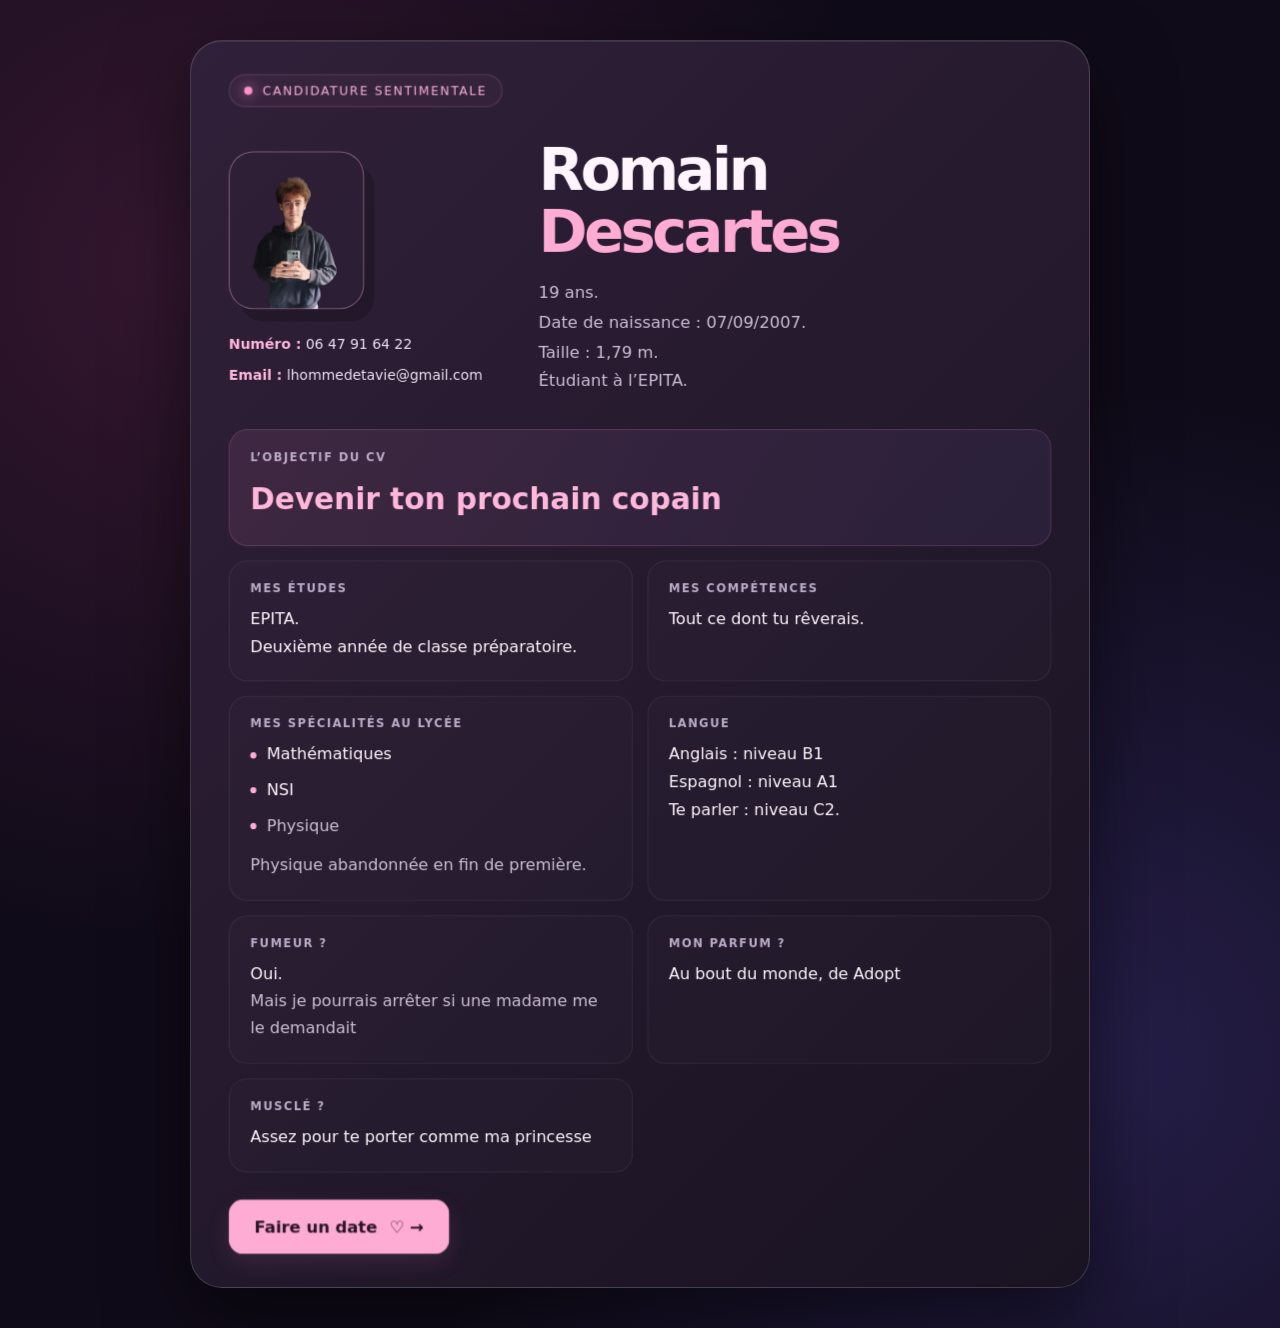
==== index.html @ 8694a269 "add new files" ====
<!DOCTYPE html>
<html lang="fr">
<head>
  <meta charset="UTF-8">
  <meta name="viewport" content="width=device-width, initial-scale=1">
  <meta name="theme-color" content="#100b19">
  <title>Romain Descartes — Ton prochain copain</title>

  <style>
    * { box-sizing: border-box; }

    :root {
      color-scheme: dark;
      font-family: system-ui, sans-serif;
      color: #fff5fc;
      background: #100b19;
    }

    body {
      margin: 0;
      min-height: 100svh;
      display: grid;
      place-items: center;
      padding: 40px 20px;
      background:
        radial-gradient(ellipse at 15% 20%, #a43a7540, transparent 45%),
        radial-gradient(ellipse at 85% 80%, #6659db40, transparent 45%),
        #100b19;
    }

    .scene {
      width: min(100%, 900px);
      perspective: 1400px;
    }

    .card {
      padding: clamp(24px, 5vw, 48px);
      border: 1px solid #ffffff25;
      border-radius: 32px;
      background: linear-gradient(135deg, #302039, #191322);
      box-shadow: 0 30px 80px #0008, inset 0 1px #ffffff15;
      transform-style: preserve-3d;
      transform: rotateX(var(--rx, 0deg)) rotateY(var(--ry, 0deg));
      transition: transform .18s ease-out;
    }

    .badge, .profile, .grid, footer {
      transform: translateZ(35px);
    }

    .badge {
      display: inline-flex;
      align-items: center;
      gap: 10px;
      padding: 8px 14px;
      border: 1px solid #ff9ccf35;
      border-radius: 50px;
      color: #ffb7dc;
      background: #ff8ecb0a;
      font-size: .75rem;
      letter-spacing: .13em;
      text-transform: uppercase;
    }

    .badge::before {
      content: "";
      width: 8px;
      height: 8px;
      flex-shrink: 0;
      border-radius: 50%;
      background: #ff91c9;
      box-shadow: 0 0 15px #ff91c9;
    }

    .profile {
      display: flex;
      align-items: center;
      gap: 32px;
      margin: 32px 0;
    }

    .identity {
      width: min(100%, 270px);
      flex-shrink: 0;
    }

    .photo {
      width: 132px;
      height: 154px;
      border: 1px solid #ffb7dc60;
      border-radius: 24px;
      background: url("pdp1.png") center / cover no-repeat;
      box-shadow: 10px 12px 0 #0003;
    }

    .contact {
      display: grid;
      gap: 10px;
      margin-top: 24px;
      font-style: normal;
      font-size: .85rem;
      line-height: 1.5;
    }

    .contact p { margin: 0; }

    .contact strong {
      color: #ffb7dc;
      font-weight: 600;
    }

    .contact a {
      color: #eee3f5;
      text-decoration: none;
      overflow-wrap: anywhere;
    }

    .contact a:hover { text-decoration: underline; }

    h1 {
      margin: 0 0 14px;
      font-size: clamp(2rem, 5vw, 3.6rem);
      line-height: 1.05;
      letter-spacing: -.06em;
    }

    h1 span { color: #ffacd5; }

    .subtitle {
      margin: 0;
      color: #cbbfd7;
      line-height: 1.8;
    }

    .grid {
      display: grid;
      grid-template-columns: repeat(2, minmax(0, 1fr));
      gap: 14px;
    }

    .item {
      padding: 20px;
      border: 1px solid #ffffff12;
      border-radius: 18px;
      background: #ffffff04;
    }

    .item h2 {
      margin: 0 0 10px;
      color: #baabc7;
      font-size: .7rem;
      font-weight: 600;
      letter-spacing: .13em;
      text-transform: uppercase;
    }

    .item p {
      margin: 0;
      font-size: .98rem;
      line-height: 1.7;
      overflow-wrap: anywhere;
    }

    .item ul {
      display: grid;
      gap: 8px;
      margin: 0 0 12px;
      padding: 0;
      list-style: none;
    }

    .item li {
      display: flex;
      align-items: center;
      gap: 10px;
      font-size: .98rem;
      line-height: 1.7;
    }

    .item li::before {
      content: "";
      width: 6px;
      height: 6px;
      flex-shrink: 0;
      border-radius: 50%;
      background: #ffacd5;
    }

    .item li:last-child {
      color: #cbbfd7;
    }

    .detail { color: #cbbfd7; }

    .objective {
      grid-column: 1 / -1;
      background: linear-gradient(110deg, #ff91c918, #9b8cff12);
      border-color: #ff91c930;
    }

    .objective p {
      color: #ffb7dc;
      font-size: clamp(1.3rem, 4vw, 1.8rem);
      font-weight: 700;
    }

    footer { margin-top: 26px; }

    .date-button {
      display: inline-flex;
      justify-content: center;
      align-items: center;
      gap: 12px;
      padding: 16px 24px;
      border: 1px solid transparent;
      border-radius: 14px;
      color: #271226;
      background: #ffacd5;
      font-size: 1rem;
      font-weight: 700;
      text-decoration: none;
      box-shadow: 0 8px 24px #ff91c920;
      transition: background .2s, transform .2s;
    }

    .date-button:hover {
      transform: translateY(-3px);
      background: #ffc7e3;
    }

    a:focus-visible {
      outline: 3px solid #ffb7dc;
      outline-offset: 4px;
    }

    @media (max-width: 620px) {
      body { padding: 24px 14px; }
      .profile { flex-direction: column; text-align: center; }
      .photo { margin-inline: auto; }
      .grid { grid-template-columns: 1fr; }
      .date-button { width: 100%; }
    }

    @media (prefers-reduced-motion: reduce) {
      .card { transform: none; }
      .card, .date-button { transition: none; }
      .date-button:hover { transform: none; }
    }
  </style>
</head>
<body>
  <main class="scene">
    <article class="card" aria-labelledby="name">
      <div class="badge">Candidature sentimentale</div>

      <header class="profile">
        <div class="identity">
          <div class="photo" role="img" aria-label="Photo de Romain Descartes"></div>

          <address class="contact">
            <p>
              <strong>Numéro :</strong>
              <a href="tel:+33647916422">06 47 91 64 22</a>
            </p>
            <p>
              <strong>Email :</strong>
              <a href="mailto:lhommedetavie@gmail.com">lhommedetavie@gmail.com</a>
            </p>
          </address>
        </div>

        <div>
          <h1 id="name">Romain<br><span>Descartes</span></h1>
          <p class="subtitle">
            19 ans.<br>
            Date de naissance :
            <time datetime="2007-09-07">07/09/2007</time>.<br>
            Taille : 1,79 m.<br>
            Étudiant à l’EPITA.
          </p>
        </div>
      </header>

      <section class="grid" aria-label="Mon CV">
        <div class="item objective">
          <h2>L’objectif du CV</h2>
          <p>Devenir ton prochain copain</p>
        </div>

        <div class="item">
          <h2>Mes études</h2>
          <p>
            EPITA.<br>
            Deuxième année de classe préparatoire.
          </p>
        </div>

        <div class="item">
          <h2>Mes compétences</h2>
          <p>Tout ce dont tu rêverais.</p>
        </div>

        <div class="item">
          <h2>Mes spécialités au lycée</h2>
          <ul>
            <li>Mathématiques</li>
            <li>NSI</li>
            <li>Physique</li>
          </ul>
          <p class="detail">Physique abandonnée en fin de première.</p>
        </div>

        <div class="item">
          <h2>Langue</h2>
          <p>Anglais : niveau B1</p>
          <p>Espagnol : niveau A1</p>
          <p>Te parler : niveau C2.</p>
        </div>

        <div class="item">
          <h2>Fumeur ?</h2>
          <p>
            Oui.<br>
            <span class="detail">
              Mais je pourrais arrêter si une madame me le demandait
            </span>
          </p>
        </div>

        <div class="item">
          <h2>Mon parfum ?</h2>
          <p>Au bout du monde, de Adopt</p>
        </div>

        <div class="item">
          <h2>Musclé ?</h2>
          <p>Assez pour te porter comme ma princesse</p>
        </div>
      </section>

      <footer>
        <a class="date-button" href="Date/index.html">
          Faire un date <span aria-hidden="true">♡ →</span>
        </a>
      </footer>
    </article>
  </main>

  <script>
    const scene = document.querySelector(".scene");
    const card = document.querySelector(".card");
    const motion = matchMedia("(prefers-reduced-motion: reduce)");

    let frame = 0;
    let pointerX = 0;
    let pointerY = 0;
    let bounds;

    scene.addEventListener("pointerenter", () => {
      bounds = scene.getBoundingClientRect();
    });

    scene.addEventListener("pointermove", event => {
      if (motion.matches || event.pointerType !== "mouse") return;

      pointerX = event.clientX;
      pointerY = event.clientY;

      if (frame) return;

      frame = requestAnimationFrame(() => {
        const rect = bounds || (bounds = scene.getBoundingClientRect());
        const x = (pointerX - rect.left) / rect.width - .5;
        const y = (pointerY - rect.top) / rect.height - .5;

        card.style.setProperty("--rx", `${-y * 10}deg`);
        card.style.setProperty("--ry", `${x * 10}deg`);
        frame = 0;
      });
    });

    scene.addEventListener("pointerleave", () => {
      cancelAnimationFrame(frame);
      frame = 0;
      card.style.removeProperty("--rx");
      card.style.removeProperty("--ry");
    });

    window.addEventListener("resize", () => {
      bounds = null;
    });

    window.addEventListener("scroll", () => {
      bounds = null;
    }, { passive: true });
  </script>
</body>
</html>
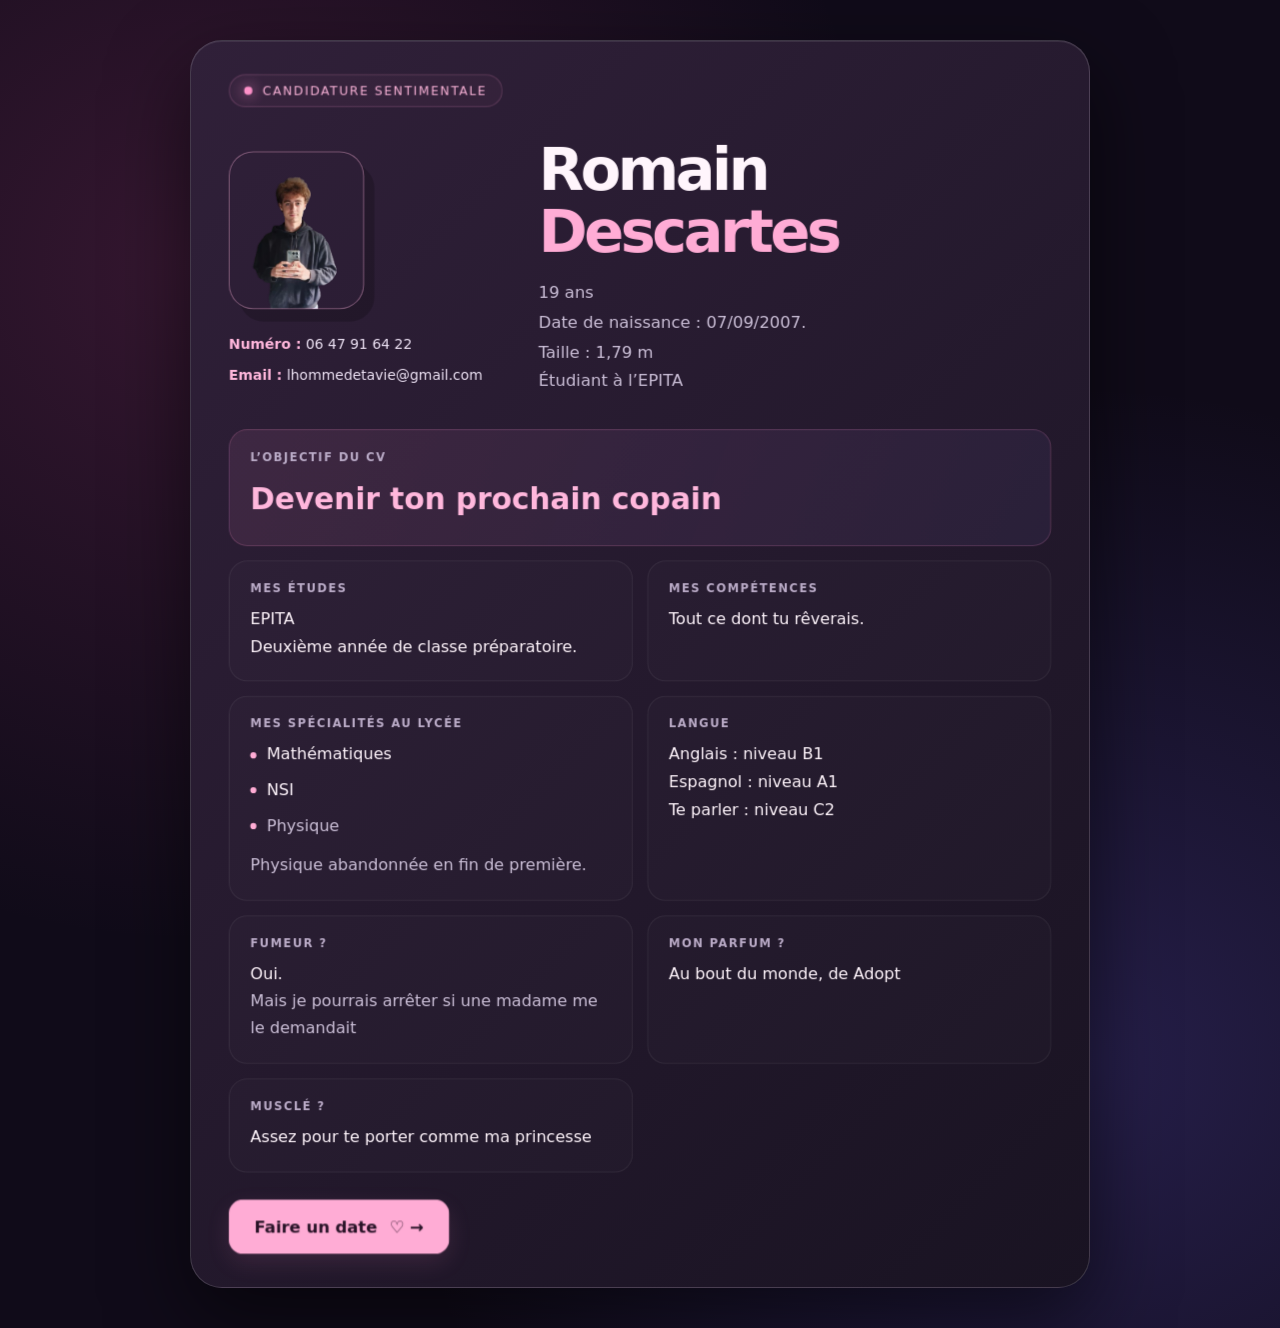
==== commit 3f70c20e: "Update index.html" ====
--- a/index.html
+++ b/index.html
@@ -272,11 +272,11 @@
         <div>
           <h1 id="name">Romain<br><span>Descartes</span></h1>
           <p class="subtitle">
-            19 ans.<br>
+            19 ans<br>
             Date de naissance :
             <time datetime="2007-09-07">07/09/2007</time>.<br>
-            Taille : 1,79 m.<br>
-            Étudiant à l’EPITA.
+            Taille : 1,79 m<br>
+            Étudiant à l’EPITA
           </p>
         </div>
       </header>
@@ -290,7 +290,7 @@
         <div class="item">
           <h2>Mes études</h2>
           <p>
-            EPITA.<br>
+            EPITA<br>
             Deuxième année de classe préparatoire.
           </p>
         </div>
@@ -314,7 +314,7 @@
           <h2>Langue</h2>
           <p>Anglais : niveau B1</p>
           <p>Espagnol : niveau A1</p>
-          <p>Te parler : niveau C2.</p>
+          <p>Te parler : niveau C2</p>
         </div>
 
         <div class="item">
@@ -339,7 +339,7 @@
       </section>
 
       <footer>
-        <a class="date-button" href="Date/index.html">
+        <a class="date-button" href="date/index.html">
           Faire un date <span aria-hidden="true">♡ →</span>
         </a>
       </footer>
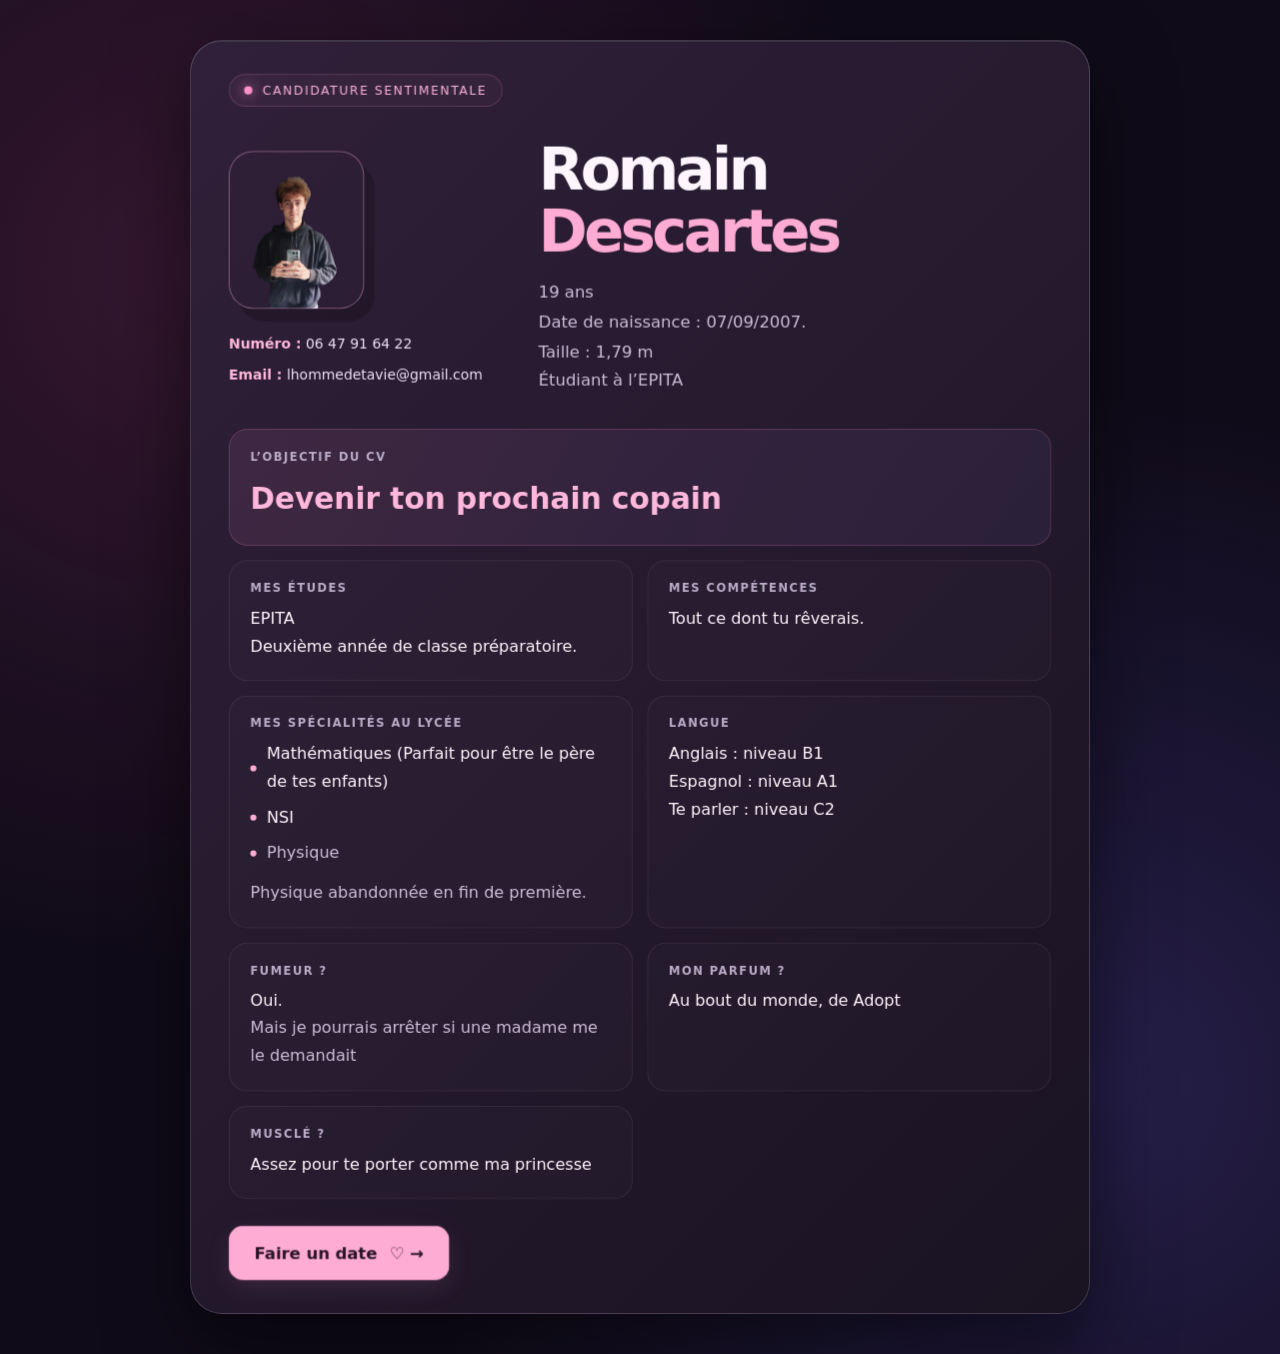
==== commit 60b5eae4: "Update index.html" ====
--- a/index.html
+++ b/index.html
@@ -303,7 +303,7 @@
         <div class="item">
           <h2>Mes spécialités au lycée</h2>
           <ul>
-            <li>Mathématiques</li>
+            <li>Mathématiques (Parfait pour être le père de tes enfants)</li>
             <li>NSI</li>
             <li>Physique</li>
           </ul>
